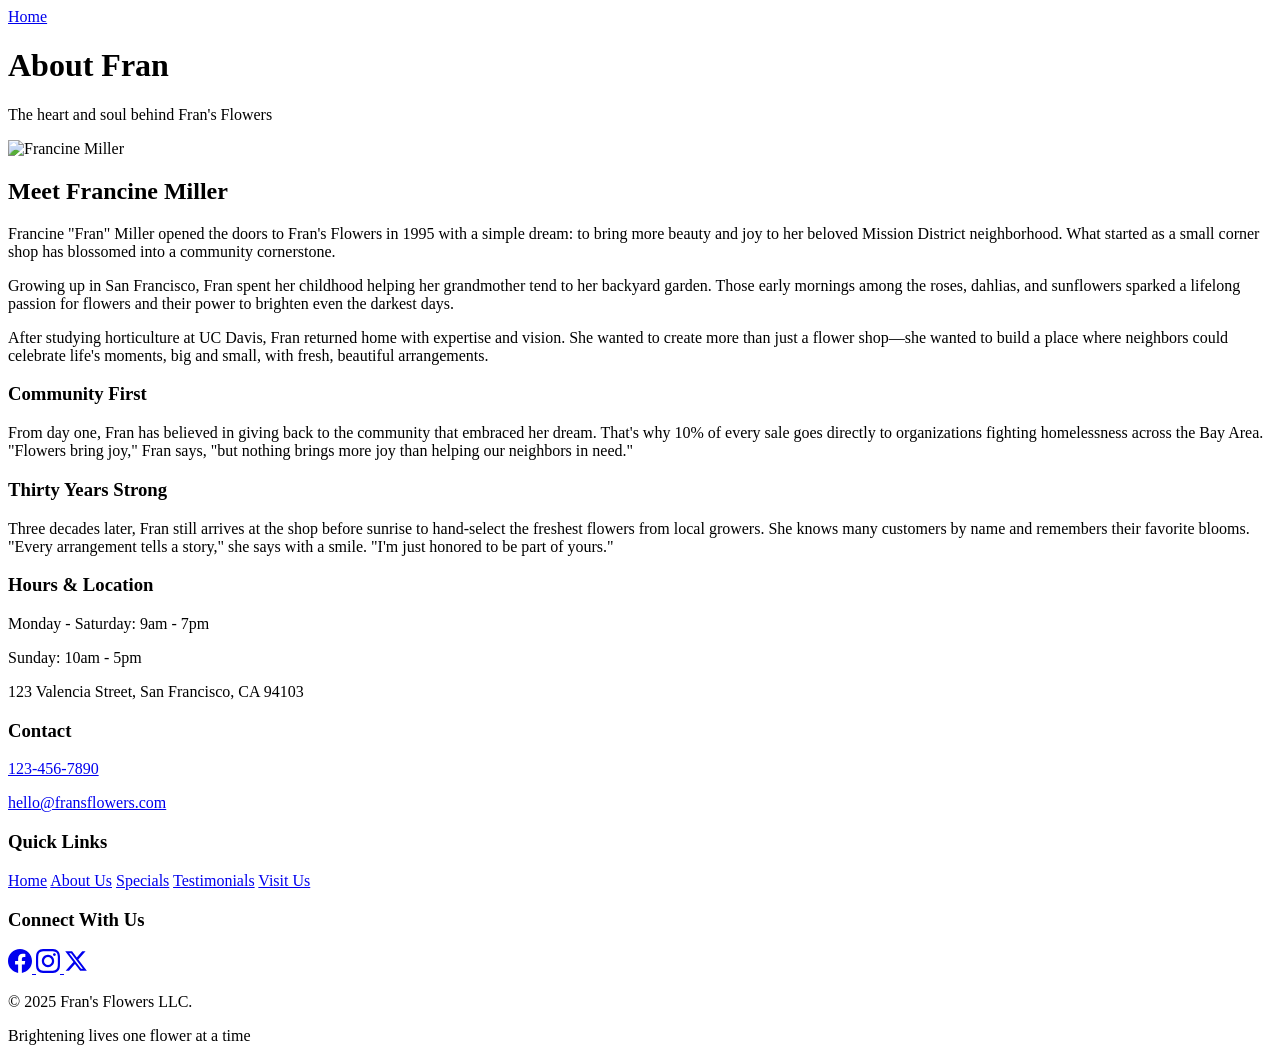
==== about-fran.html @ 4beb5211 "added About Fran page" ====
<!DOCTYPE html>
<html lang="en">
  <head>
    <meta charset="utf-8" />
    <meta name="viewport" content="width=device-width, initial-scale=1" />
    <title>About Fran | Fran's Flowers</title>

    <!-- Google Fonts - Merriweather -->
    <link rel="preconnect" href="https://fonts.googleapis.com">
    <link rel="preconnect" href="https://fonts.gstatic.com" crossorigin>
    <link href="https://fonts.googleapis.com/css2?family=Merriweather:ital,opsz,wght@0,18..144,300..900;1,18..144,300..900&family=Urbanist:ital,wght@0,100..900;1,100..900&display=swap" rel="stylesheet">
    <link rel="stylesheet" href="style.css" />
  </head>

  <body>
    <nav class="navbar">
      <a href="index.html">Home</a>
    </nav>

    <header>
      <div class="header-content">
        <h1><span class="accent">About</span> Fran</h1>
        <p class="tagline">The heart and soul behind Fran's Flowers</p>
      </div>
    </header>

    <main>
      <section class="about-fran-page">
        <div class="about-fran-content">
          <div class="fran-image-container">
            <img src="img/fran.png" alt="Francine Miller" />
          </div>

          <div class="fran-story">
            <h2><span class="accent">Meet</span> Francine Miller</h2>
            <p>
              Francine "Fran" Miller opened the doors to Fran's Flowers in 1995
              with a simple dream: to bring more beauty and joy to her beloved
              Mission District neighborhood. What started as a small corner shop
              has blossomed into a community cornerstone.
            </p>

            <p>
              Growing up in San Francisco, Fran spent her childhood helping her
              grandmother tend to her backyard garden. Those early mornings among
              the roses, dahlias, and sunflowers sparked a lifelong passion for
              flowers and their power to brighten even the darkest days.
            </p>

            <p>
              After studying horticulture at UC Davis, Fran returned home with
              expertise and vision. She wanted to create more than just a flower
              shop—she wanted to build a place where neighbors could celebrate
              life's moments, big and small, with fresh, beautiful arrangements.
            </p>

            <h3><span class="accent">Community</span> First</h3>
            <p>
              From day one, Fran has believed in giving back to the community
              that embraced her dream. That's why 10% of every sale goes directly
              to organizations fighting homelessness across the Bay Area.
              "Flowers bring joy," Fran says, "but nothing brings more joy than
              helping our neighbors in need."
            </p>

            <h3><span class="accent">Thirty Years</span> Strong</h3>
            <p>
              Three decades later, Fran still arrives at the shop before sunrise
              to hand-select the freshest flowers from local growers. She knows
              many customers by name and remembers their favorite blooms.
              "Every arrangement tells a story," she says with a smile.
              "I'm just honored to be part of yours."
            </p>
          </div>
        </div>
      </section>
    </main>

    <footer>
      <div class="footer-content">
        <div class="footer-column">
          <div class="footer-section">
            <h3>Hours & Location</h3>
            <p>Monday - Saturday: 9am - 7pm</p>
            <p>Sunday: 10am - 5pm</p>
            <p>123 Valencia Street, San Francisco, CA 94103</p>
          </div>

          <div class="footer-section">
            <h3>Contact</h3>
            <p><a href="tel:+1234567890">123-456-7890</a></p>
            <p><a href="mailto:hello@fransflowers.com">hello@fransflowers.com</a></p>
          </div>
        </div>

        <div class="footer-column">
          <div class="footer-section">
            <h3>Quick Links</h3>
            <nav class="footer-links">
              <a href="index.html">Home</a>
              <a href="index.html#about">About Us</a>
              <a href="index.html#specials">Specials</a>
              <a href="index.html#testimonials">Testimonials</a>
              <a href="index.html#visit">Visit Us</a>
            </nav>
          </div>

          <div class="footer-section">
            <h3>Connect With Us</h3>
            <div class="social-links">
              <a href="https://facebook.com" target="_blank" aria-label="Facebook">
                <svg width="24" height="24" viewBox="0 0 24 24" fill="currentColor">
                  <path d="M24 12.073c0-6.627-5.373-12-12-12s-12 5.373-12 12c0 5.99 4.388 10.954 10.125 11.854v-8.385H7.078v-3.47h3.047V9.43c0-3.007 1.792-4.669 4.533-4.669 1.312 0 2.686.235 2.686.235v2.953H15.83c-1.491 0-1.956.925-1.956 1.874v2.25h3.328l-.532 3.47h-2.796v8.385C19.612 23.027 24 18.062 24 12.073z"/>
                </svg>
              </a>
              <a href="https://instagram.com" target="_blank" aria-label="Instagram">
                <svg width="24" height="24" viewBox="0 0 24 24" fill="currentColor">
                  <path d="M12 2.163c3.204 0 3.584.012 4.85.07 3.252.148 4.771 1.691 4.919 4.919.058 1.265.069 1.645.069 4.849 0 3.205-.012 3.584-.069 4.849-.149 3.225-1.664 4.771-4.919 4.919-1.266.058-1.644.07-4.85.07-3.204 0-3.584-.012-4.849-.07-3.26-.149-4.771-1.699-4.919-4.92-.058-1.265-.07-1.644-.07-4.849 0-3.204.013-3.583.07-4.849.149-3.227 1.664-4.771 4.919-4.919 1.266-.057 1.645-.069 4.849-.069zm0-2.163c-3.259 0-3.667.014-4.947.072-4.358.2-6.78 2.618-6.98 6.98-.059 1.281-.073 1.689-.073 4.948 0 3.259.014 3.668.072 4.948.2 4.358 2.618 6.78 6.98 6.98 1.281.058 1.689.072 4.948.072 3.259 0 3.668-.014 4.948-.072 4.354-.2 6.782-2.618 6.979-6.98.059-1.28.073-1.689.073-4.948 0-3.259-.014-3.667-.072-4.947-.196-4.354-2.617-6.78-6.979-6.98-1.281-.059-1.69-.073-4.949-.073zm0 5.838c-3.403 0-6.162 2.759-6.162 6.162s2.759 6.163 6.162 6.163 6.162-2.759 6.162-6.163c0-3.403-2.759-6.162-6.162-6.162zm0 10.162c-2.209 0-4-1.79-4-4 0-2.209 1.791-4 4-4s4 1.791 4 4c0 2.21-1.791 4-4 4zm6.406-11.845c-.796 0-1.441.645-1.441 1.44s.645 1.44 1.441 1.44c.795 0 1.439-.645 1.439-1.44s-.644-1.44-1.439-1.44z"/>
                </svg>
              </a>
              <a href="https://twitter.com" target="_blank" aria-label="Twitter">
                <svg width="24" height="24" viewBox="0 0 24 24" fill="currentColor">
                  <path d="M18.244 2.25h3.308l-7.227 8.26 8.502 11.24H16.17l-5.214-6.817L4.99 21.75H1.68l7.73-8.835L1.254 2.25H8.08l4.713 6.231zm-1.161 17.52h1.833L7.084 4.126H5.117z"/>
                </svg>
              </a>
            </div>
          </div>
        </div>
      </div>

      <div class="footer-bottom">
        <p>&copy; 2025 Fran's Flowers LLC.</p>
        <p>Brightening lives one flower at a time</p>
      </div>
    </footer>
  </body>
</html>
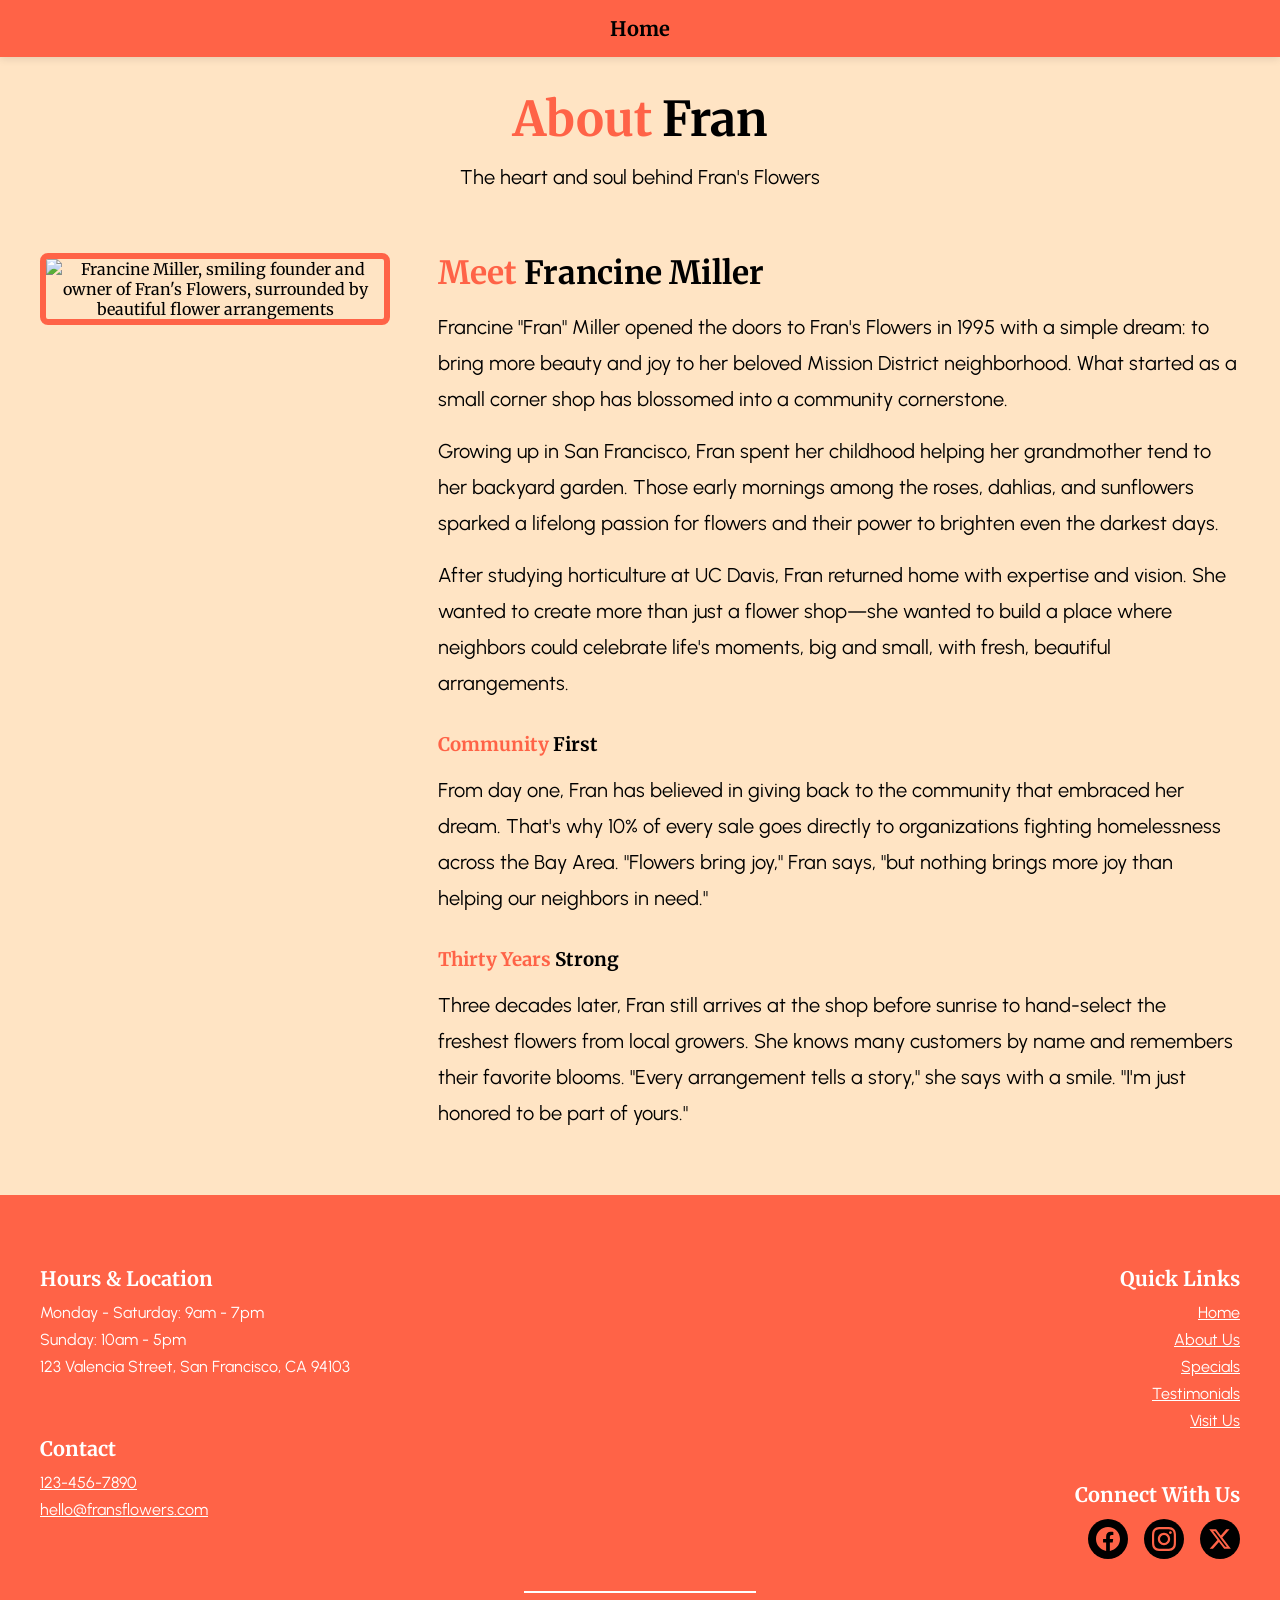
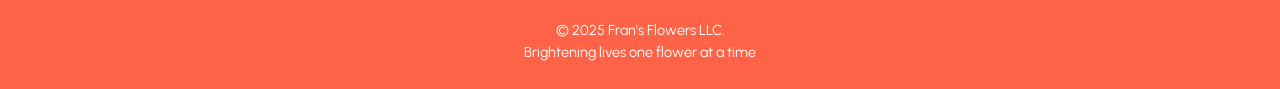
==== commit 8ed4d626: "refined color constrast in footer, add Alt text for images and ARIA labels" ====
--- a/about-fran.html
+++ b/about-fran.html
@@ -13,7 +13,7 @@
   </head>
 
   <body>
-    <nav class="navbar">
+    <nav class="navbar" role="navigation" aria-label="Main navigation">
       <a href="index.html">Home</a>
     </nav>
 
@@ -24,15 +24,15 @@
       </div>
     </header>
 
-    <main>
-      <section class="about-fran-page">
+    <main id="main-content">
+      <section class="about-fran-page" aria-labelledby="about-fran-heading">
         <div class="about-fran-content">
           <div class="fran-image-container">
-            <img src="img/fran.png" alt="Francine Miller" />
+            <img src="img/fran.png" alt="Francine Miller, smiling founder and owner of Fran's Flowers, surrounded by beautiful flower arrangements" />
           </div>
 
           <div class="fran-story">
-            <h2><span class="accent">Meet</span> Francine Miller</h2>
+            <h2 id="about-fran-heading"><span class="accent">Meet</span> Francine Miller</h2>
             <p>
               Francine "Fran" Miller opened the doors to Fran's Flowers in 1995
               with a simple dream: to bring more beauty and joy to her beloved
@@ -76,7 +76,7 @@
       </section>
     </main>
 
-    <footer>
+    <footer role="contentinfo">
       <div class="footer-content">
         <div class="footer-column">
           <div class="footer-section">
@@ -96,7 +96,7 @@
         <div class="footer-column">
           <div class="footer-section">
             <h3>Quick Links</h3>
-            <nav class="footer-links">
+            <nav class="footer-links" aria-label="Footer navigation">
               <a href="index.html">Home</a>
               <a href="index.html#about">About Us</a>
               <a href="index.html#specials">Specials</a>
--- a/style.css
+++ b/style.css
@@ -0,0 +1,541 @@
+html {
+  scroll-behavior: smooth;
+  scroll-snap-type: y proximity;
+  scroll-padding-top: 80px;
+}
+
+*,
+*::before, 
+*::after {
+  box-sizing: border-box;
+}
+
+/* Base Styles */
+body {
+  color: black;
+  text-align: center;
+  background-color: bisque;
+  font-family: "Merriweather", serif;
+  overflow-x: hidden;
+  margin: 0;
+}
+
+img {
+  max-width: 100%;
+  height: auto;
+  display: block;
+}
+
+h1 {
+  font-size: 3rem;
+}
+
+h2 {
+  font-size: 2rem;
+  margin: 16px 0;
+}
+
+p {
+  max-width: 800px;
+  width: 100%;
+  font-family: "Urbanist", sans-serif;
+  font-size: 1.25rem;
+  margin: 0 0 8px 0;
+}
+
+address {
+  font-style: normal;
+  font-family: "Urbanist", sans-serif;
+  font-size: 1.25rem;
+}
+
+.navbar {
+  display: flex;
+  justify-content: center;
+  gap: 32px;
+  padding: 16px;
+  background-color: tomato;
+  box-shadow: 0 2px 8px rgba(0, 0, 0, 0.1);
+  position: sticky;
+  top: 0;
+  z-index: 1000;
+}
+
+.navbar a {
+  text-decoration: none;
+  color: black;
+  font-weight: bold;
+  font-size: 1.25rem;
+  transition: color 0.2s;
+}
+
+.navbar a:hover {
+  color: white;
+}
+
+.navbar a:focus {
+  outline: 3px solid white;
+  outline-offset: 2px;
+}
+
+a:focus,
+button:focus {
+  outline: 3px solid tomato;
+  outline-offset: 2px;
+}
+
+.header-content {
+  display: flex;
+  flex-direction: column;
+  align-items: center;
+  gap: 16px;
+  margin: 16px auto;
+}
+
+.header-content h1 {
+  margin: 16px 0 0 0;
+}
+
+.tagline {
+  font-family: "Urbanist", sans-serif;
+  font-size: 1.25rem;
+  margin: 0 0 16px 0;
+}
+
+.accent {
+  color: tomato;
+}
+
+/* Hero Section */
+#hero-container {
+  display: flex;
+  flex-direction: column;
+  align-items: center;
+  gap: 16px;
+  max-width: 800px;
+  width: 100%;
+  aspect-ratio: 4/3;
+  margin: 16px auto;
+  position: relative;
+  padding: 16px;
+}
+
+/* Images */
+#hero-container img {
+  width: 100%;
+  height: auto;
+  object-fit: cover;
+  border-radius: 8px;
+  border-width: 6px;
+  border-style: solid;
+  border-color: tomato;
+}
+
+/* About Section */
+.about-us {
+  display: flex;
+  flex-direction: column;
+  align-items: center;
+  margin: 48px auto;
+  gap: 16px;
+}
+
+/* Specials Section */
+
+.specials {
+  display: flex;
+  flex-direction: column;
+  align-items: center;
+  margin: 48px auto;
+  gap: 16px;
+}
+
+.specials-list {
+  display: flex;
+  flex-direction: row;
+  flex-wrap: wrap;
+  justify-content: center;
+  gap: 16px;
+}
+
+.special-offer {
+  background-color: white;
+  padding: 20px;
+  width: 250px;
+  border-radius: 12px;
+  box-shadow: 0 2px 8px rgba(0, 0, 0, 0.1);
+  transition: transform 0.2s, box-shadow 0.2s;
+}
+
+.special-offer:hover {
+  transform: translateY(-4px);
+  box-shadow: 0 4px 16px rgba(0, 0, 0, 0.15);
+}
+
+.special-offer img {
+  width: 100%;
+  height: auto;
+  object-fit: cover;
+  border-radius: 8px;
+  margin-bottom: 8px;
+}
+
+.price-now {
+  color: tomato;
+  font-weight: bold;
+  font-size: 1.25rem;
+}
+
+.price-was {
+  text-decoration: line-through;
+  color: gray;
+  font-size: 1rem;
+}
+
+/* Visit Us Section */
+.visit-us {
+  display: flex;
+  flex-direction: column;
+  align-items: center;
+  margin: 48px 0;
+  gap: 16px;
+}
+
+.phone-block {
+  display: flex;
+  align-items: center;
+  margin: 8px 0;
+}
+
+iframe {
+  display: flex;
+  justify-content: center;
+  max-width: 800px;
+  width: 100%;
+  height: 350px;
+  background-color: white;
+  padding:  8px;
+  border-radius: 4px;
+  box-shadow: 0 2px 8px rgba(0, 0, 0, 0.1);
+}
+
+/* testimonials Section */
+.testimonials {
+  display: flex;
+  flex-direction: column;
+  align-items: center;
+  margin: 48px auto;
+  gap: 16px;
+}
+
+.testimonials-list {
+  display: flex;
+  flex-direction: row;
+  flex-wrap: wrap;
+  justify-content: center;
+  gap: 24px;
+  max-width: 1200px;
+  margin: 0 auto;
+  padding: 0 16px;
+}
+
+.testimonial {
+  background-color: white;
+  padding: 24px;
+  width: 300px;
+  border-radius: 12px;
+  box-shadow: 0 2px 8px rgba(0, 0, 0, 0.1);
+  transition: transform 0.2s, box-shadow 0.2s;
+}
+
+.testimonial:hover {
+  transform: translateY(-4px);
+  box-shadow: 0 4px 16px rgba(0, 0, 0, 0.15);
+}
+
+.testimonial p {
+  margin: 8px 0;
+  font-family: "Urbanist", sans-serif;
+  font-size: 1.1rem;
+}
+
+/* About Fran Page */
+.about-fran-page {
+  display: flex;
+  flex-direction: column;
+  align-items: center;
+  margin: 48px auto;
+  padding: 0 16px;
+}
+
+.about-fran-content {
+  display: flex;
+  flex-direction: row;
+  gap: 48px;
+  max-width: 1200px;
+  width: 100%;
+  align-items: flex-start;
+}
+
+.fran-image-container {
+  flex: 0 0 350px;
+  position: sticky;
+  top: 100px;
+}
+
+.fran-image-container img {
+  width: 100%;
+  height: auto;
+  border-radius: 8px;
+  border: 6px solid tomato;
+}
+
+.fran-story {
+  flex: 1;
+  text-align: left;
+}
+
+.fran-story h2,
+.fran-story h3 {
+  margin: 32px 0 16px 0;
+}
+
+.fran-story h2:first-child {
+  margin-top: 0;
+}
+
+.fran-story p {
+  margin: 0 0 16px 0;
+  line-height: 1.8;
+}
+
+/* Seasonal Picks Section */
+.seasonal-picks {
+  display: flex;
+  flex-direction: column;
+  align-items: center;
+  margin: 48px auto;
+  gap: 16px;
+}
+
+.seasonal-feature {
+  background-color: white;
+  padding: 32px;
+  max-width: 600px;
+  border-radius: 12px;
+  box-shadow: 0 2px 8px rgba(0, 0, 0, 0.1);
+  text-align: center;
+}
+
+.seasonal-feature img {
+  width: 100%;
+  max-width: 400px;
+  height: auto;
+  border-radius: 8px;
+  margin: 0 auto 24px;
+  border: 4px solid tomato;
+}
+
+.seasonal-feature h3 {
+  font-size: 1.75rem;
+  margin: 16px 0;
+  color: tomato;
+}
+
+.seasonal-feature p {
+  margin: 12px auto;
+  line-height: 1.6;
+}
+
+.seasonal-badge {
+  display: inline-block;
+  background-color: tomato;
+  color: white;
+  padding: 8px 16px;
+  border-radius: 20px;
+  font-size: 0.9rem;
+  font-weight: bold;
+  margin-top: 16px;
+}
+
+/* Footer */
+footer {
+  background-color: tomato;
+  padding: 48px 16px 24px;
+  margin-top: 48px;
+  border-top: 3px solid tomato;
+  display: flex;
+  flex-direction: column;
+  align-items: center;
+}
+
+.footer-content {
+  display: flex;
+  flex-direction: row;
+  justify-content: space-between;
+  max-width: 1200px;
+  width: 100%;
+  margin: 0 auto 32px;
+  gap: 80px;
+}
+
+.footer-column {
+  display: flex;
+  flex-direction: column;
+  gap: 32px;
+  flex: 1;
+}
+
+.footer-section {
+  text-align: left;
+}
+
+.footer-column:nth-child(2) .footer-section {
+  text-align: right;
+}
+
+.footer-section h3 {
+  color: white;
+  font-size: 1.25rem;
+  margin-bottom: 12px;
+}
+
+.footer-section p {
+  margin: 8px 0;
+  font-size: 1rem;
+  color: white;
+}
+
+.footer-section a {
+  color: white;
+  text-decoration: underline;
+  transition: color 0.2s;
+}
+
+.footer-section a:hover {
+  color: black;
+}
+
+.social-links {
+  display: flex;
+  gap: 16px;
+  margin-top: 12px;
+}
+
+.footer-column:nth-child(2) .social-links {
+  justify-content: flex-end;
+}
+
+.social-links a {
+  width: 40px;
+  height: 40px;
+  display: flex;
+  align-items: center;
+  justify-content: center;
+  background-color: black;
+  border-radius: 50%;
+  color: tomato;
+  transition: background-color 0.2s, transform 0.2s;
+}
+
+.social-links a:hover {
+  background-color: white;
+  color: black;
+  transform: scale(1.1);
+}
+
+.footer-links {
+  display: flex;
+  flex-direction: column;
+  gap: 8px;
+}
+
+.footer-column:nth-child(2) .footer-links {
+  align-items: flex-end;
+}
+
+.footer-links a {
+  font-family: "Urbanist", sans-serif;
+}
+
+.footer-bottom {
+  text-align: center;
+  padding-top: 24px;
+  border-top: 2px solid white;
+  max-width: 1200px;
+  margin: 0 auto;
+}
+
+.footer-bottom p {
+  margin: 4px 0;
+  font-size: 0.9rem;
+  color: white;
+}
+
+@media (max-width: 600px) {
+  .navbar {
+    gap: 16px;
+    padding: 12px 8px;
+    flex-wrap: wrap;
+  }
+  
+  .navbar a {
+    font-size: 1rem;
+  }
+  
+  .navbar a:hover {
+    color: white;
+  }
+  
+  #hero-container {
+    max-width: 100%;
+    margin: 0 auto;
+  }
+
+  #hero-container img {
+    border-width: 3px;
+  }
+
+  .footer-content {
+    flex-direction: column;
+    gap: 32px;
+  }
+
+  .footer-column {
+    gap: 24px;
+  }
+
+  .footer-section {
+    text-align: center;
+  }
+
+  .social-links {
+    justify-content: center;
+  }
+
+  .footer-links {
+    align-items: center;
+  }
+
+  .about-fran-content {
+    flex-direction: column;
+    gap: 24px;
+  }
+
+  .fran-image-container {
+    flex: 0 0 auto;
+    position: relative;
+    top: 0;
+    width: 100%;
+    max-width: 400px;
+    margin: 0 auto;
+  }
+
+  .fran-story {
+    text-align: center;
+  }
+
+  .seasonal-feature {
+    padding: 24px 16px;
+  }
+}
